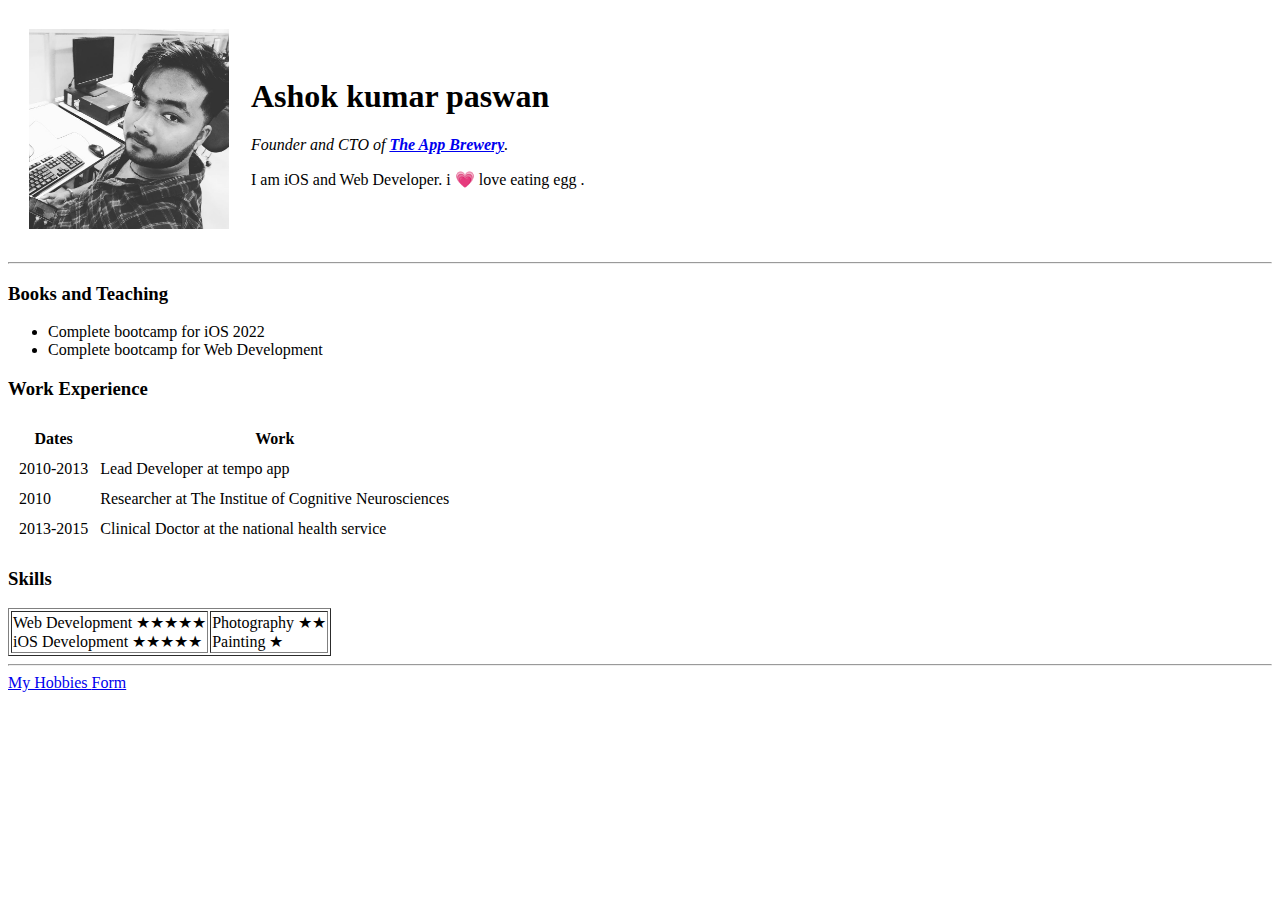
==== index.html @ 659d61e7 "Update index.html" ====
<!DOCTYPE html>
<html lang="en">

<head>
  <meta charset="UTF-8">
  <meta http-equiv="X-UA-Compatible" content="IE=edge">
  <meta name="viewport" content="width=device-width, initial-scale=1.0">
  <title>Document</title>
</head>

<body>
  <table cellspacing="20px">
    <tr>
      <td><img src="/ak.jpg" width="200px" alt="Ashok Paswan"></td>
      <td>
        <h1>Ashok kumar paswan</h1>
        <p><em>Founder and CTO of <strong><a href="www.">The App Brewery</a></strong>.</em></p>
        <p>I am iOS and Web Developer. i &#128151 love eating egg .</p>
      </td>
      <td>
    </tr>
  </table>



  <hr>
  <h3>Books and Teaching</h3>
  <ul>
    <li>Complete bootcamp for iOS 2022</li>
    <li>Complete bootcamp for Web Development</li>
  </ul>
  <h3>Work Experience</h3>
  <table cellspacing="10">
    <thead>
      <tr>
        <th>Dates</th>
        <th>Work</th>
      </tr>
    </thead>
    <tbody>
      <tr>
        <td>2010-2013</td>
        <td>Lead Developer at tempo app</td>
      </tr>
      <tr>
        <td>2010</td>
        <td>Researcher at The Institue of Cognitive Neurosciences</td>
      </tr>
      <tr>
        <td>2013-2015</td>
        <td>Clinical Doctor at the national health service</td>
      </tr>
    </tbody>
  </table>
  <h3>
    Skills
  </h3>
  <table border="1">
    <tr>
      <td>Web Development &#9733;&#9733;&#9733;&#9733;&#9733;<br>iOS Development &#9733;&#9733;&#9733;&#9733;&#9733;</td>
      <td>Photography &#9733;&#9733;<br>Painting    &#9733;</td>
    </tr>
  </table>

  <hr>
  <a href="hobbie.html">
    My Hobbies
  </a>
  <a href="form.html">Form</a>
</body>

</html>
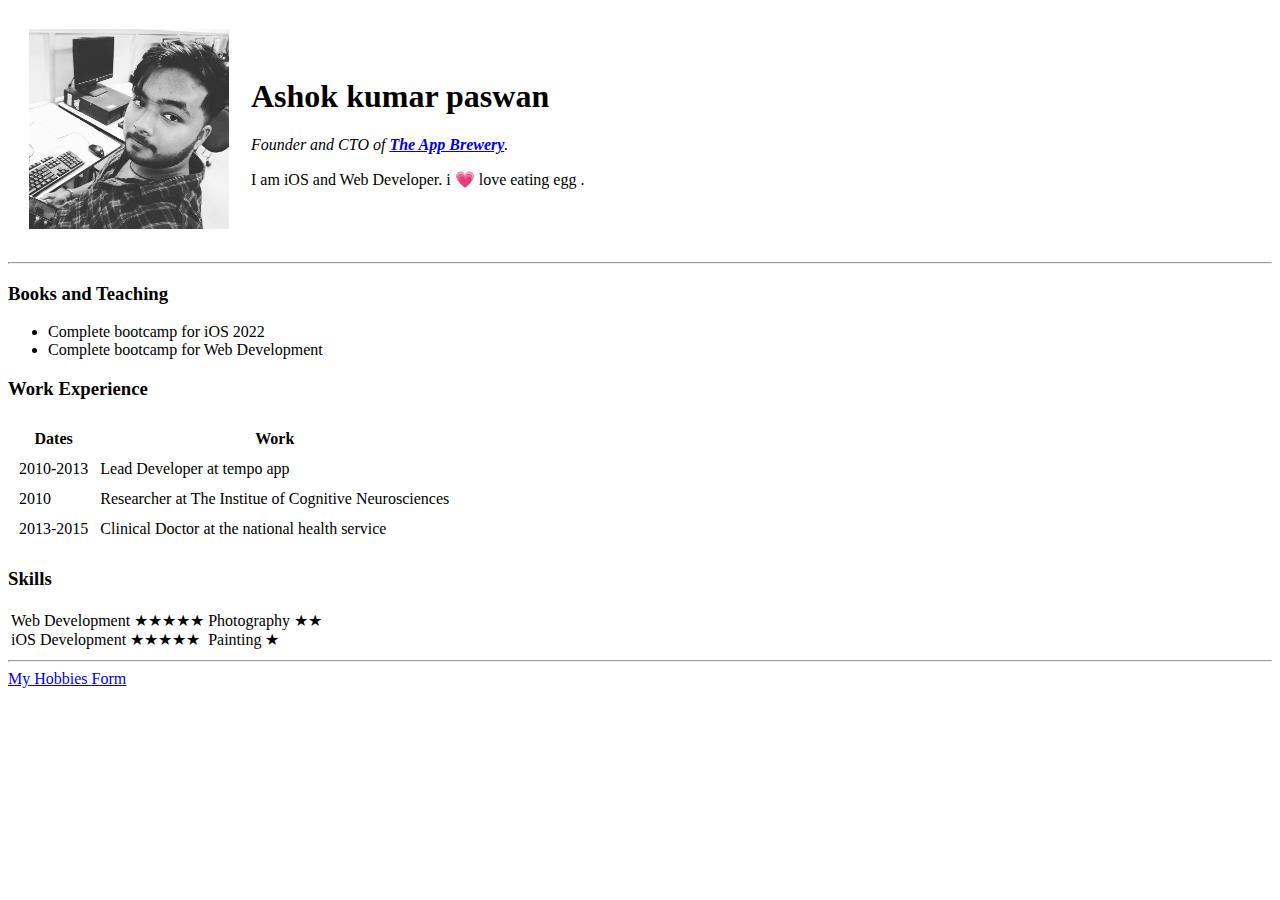
==== commit b3cf77e1: "Update index.html" ====
--- a/index.html
+++ b/index.html
@@ -55,7 +55,7 @@
   <h3>
     Skills
   </h3>
-  <table border="1">
+  <table>
     <tr>
       <td>Web Development &#9733;&#9733;&#9733;&#9733;&#9733;<br>iOS Development &#9733;&#9733;&#9733;&#9733;&#9733;</td>
       <td>Photography &#9733;&#9733;<br>Painting    &#9733;</td>
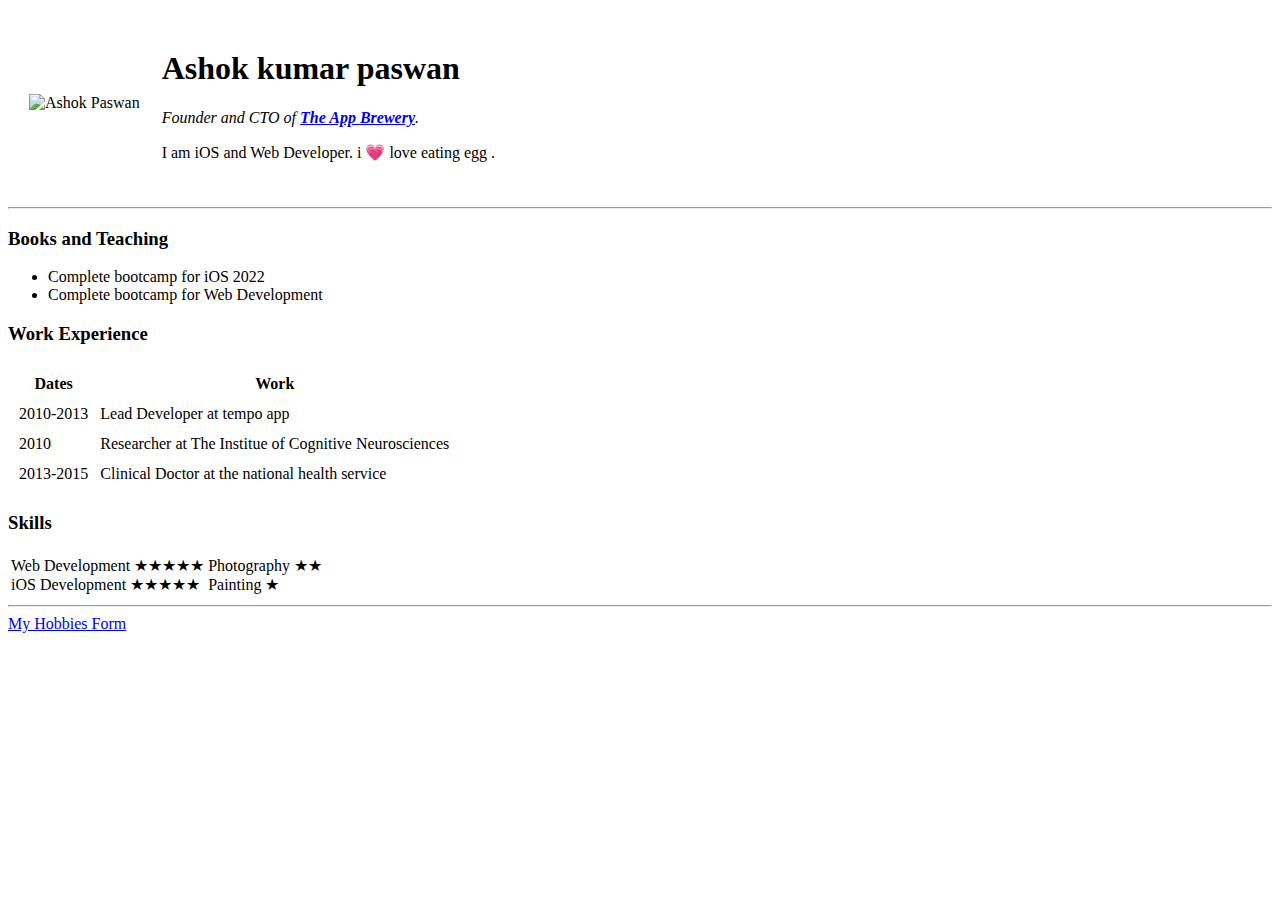
==== commit 822833e0: "Update index.html" ====
--- a/index.html
+++ b/index.html
@@ -11,7 +11,7 @@
 <body>
   <table cellspacing="20px">
     <tr>
-      <td><img src="/ak.jpg" width="200px" alt="Ashok Paswan"></td>
+      <td><img src="https://images.unsplash.com/photo-1503249023995-51b0f3778ccf?ixlib=rb-1.2.1&ixid=MnwxMjA3fDB8MHxwaG90by1wYWdlfHx8fGVufDB8fHx8&auto=format&fit=crop&w=360&q=80" width="200px" alt="Ashok Paswan"></td>
       <td>
         <h1>Ashok kumar paswan</h1>
         <p><em>Founder and CTO of <strong><a href="www.">The App Brewery</a></strong>.</em></p>
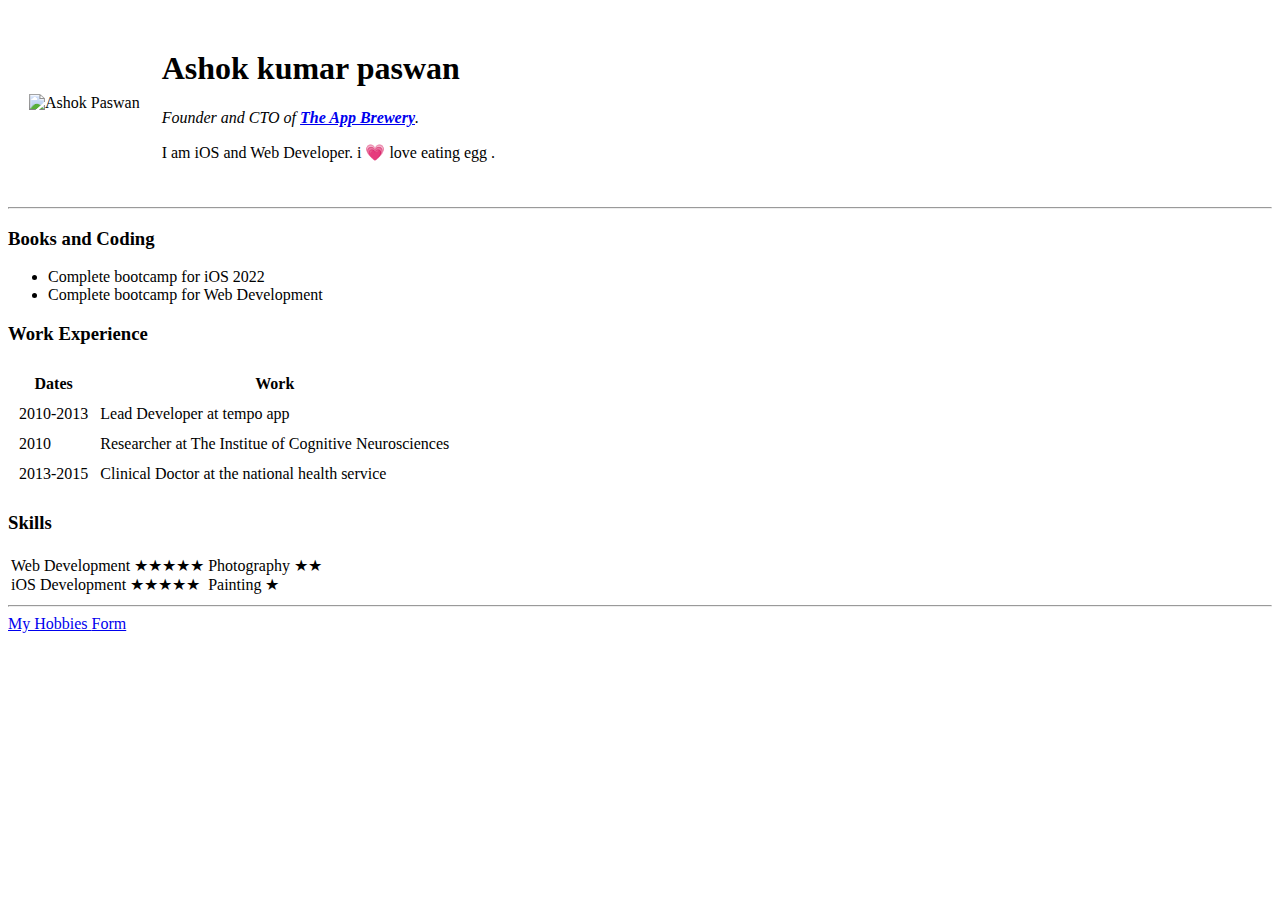
==== commit 521cd38f: "Update index.html" ====
--- a/index.html
+++ b/index.html
@@ -24,7 +24,7 @@
 
 
   <hr>
-  <h3>Books and Teaching</h3>
+  <h3>Books and Coding</h3>
   <ul>
     <li>Complete bootcamp for iOS 2022</li>
     <li>Complete bootcamp for Web Development</li>
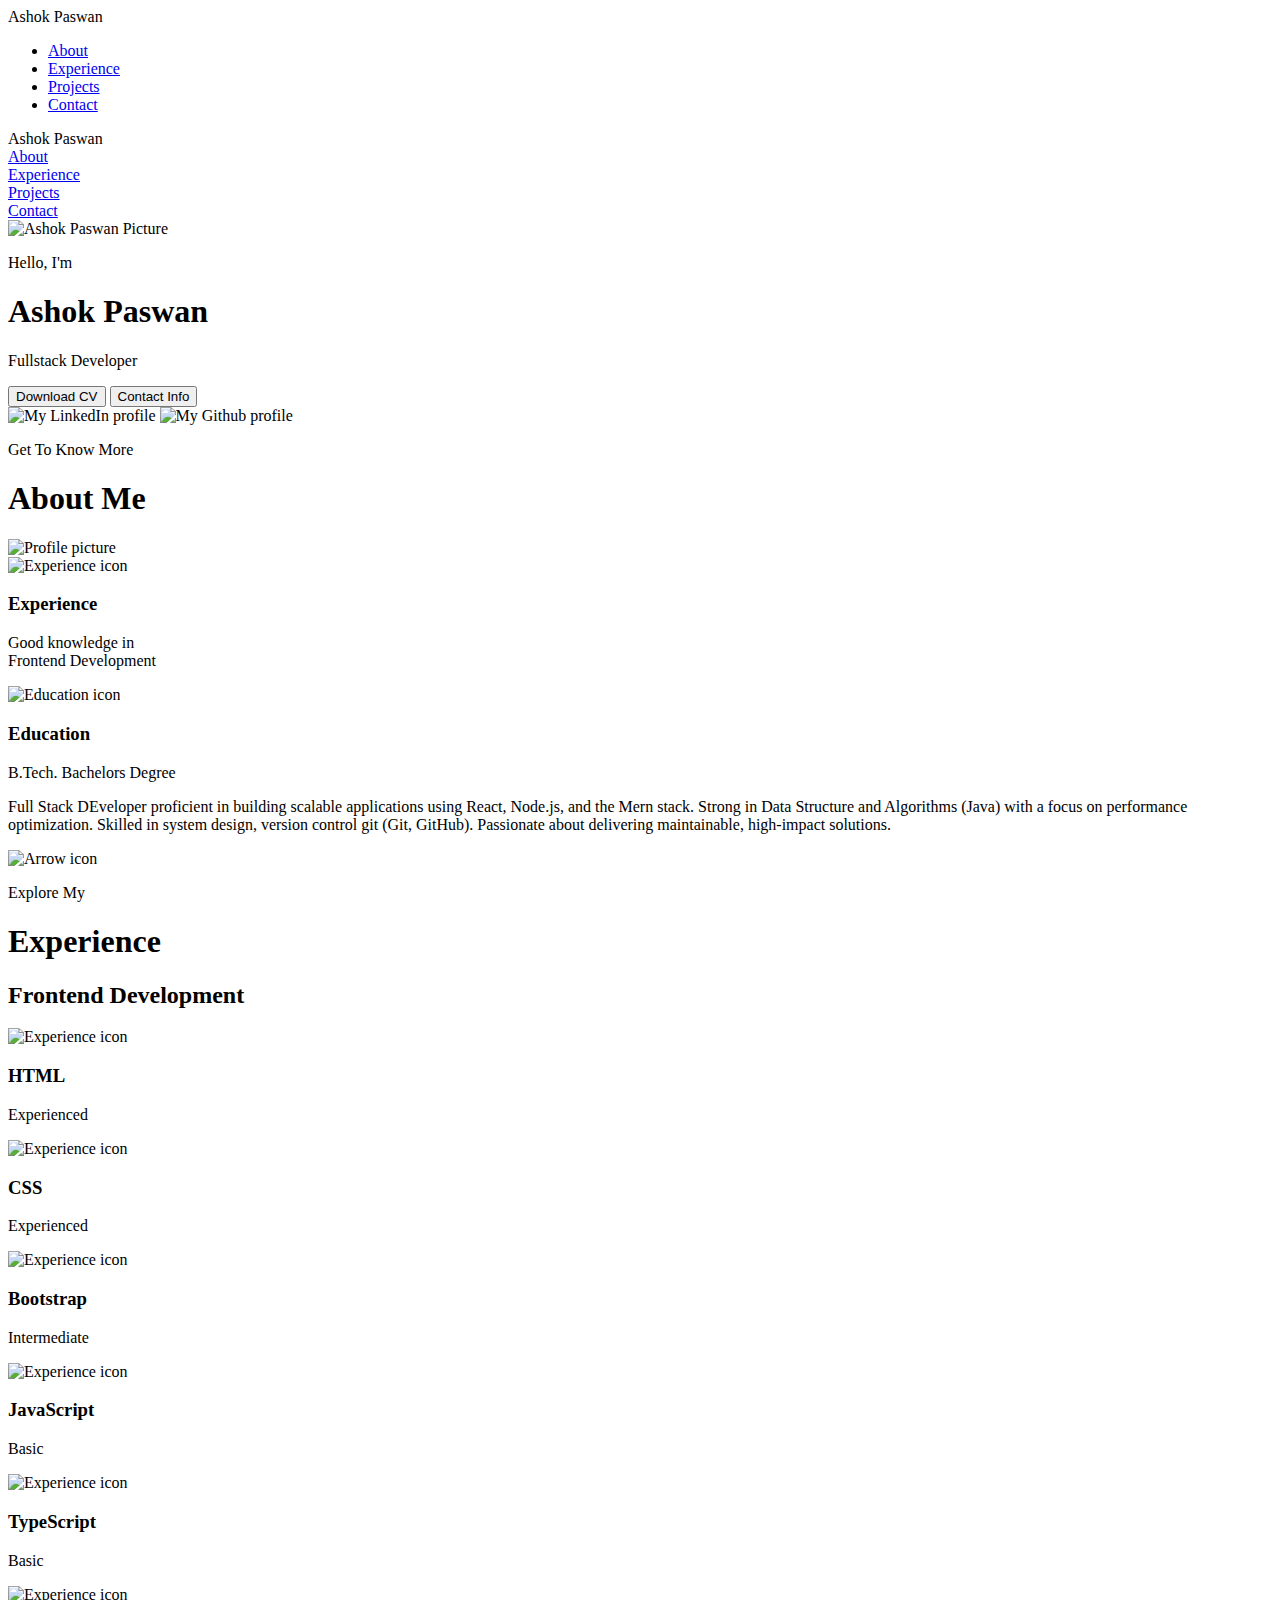
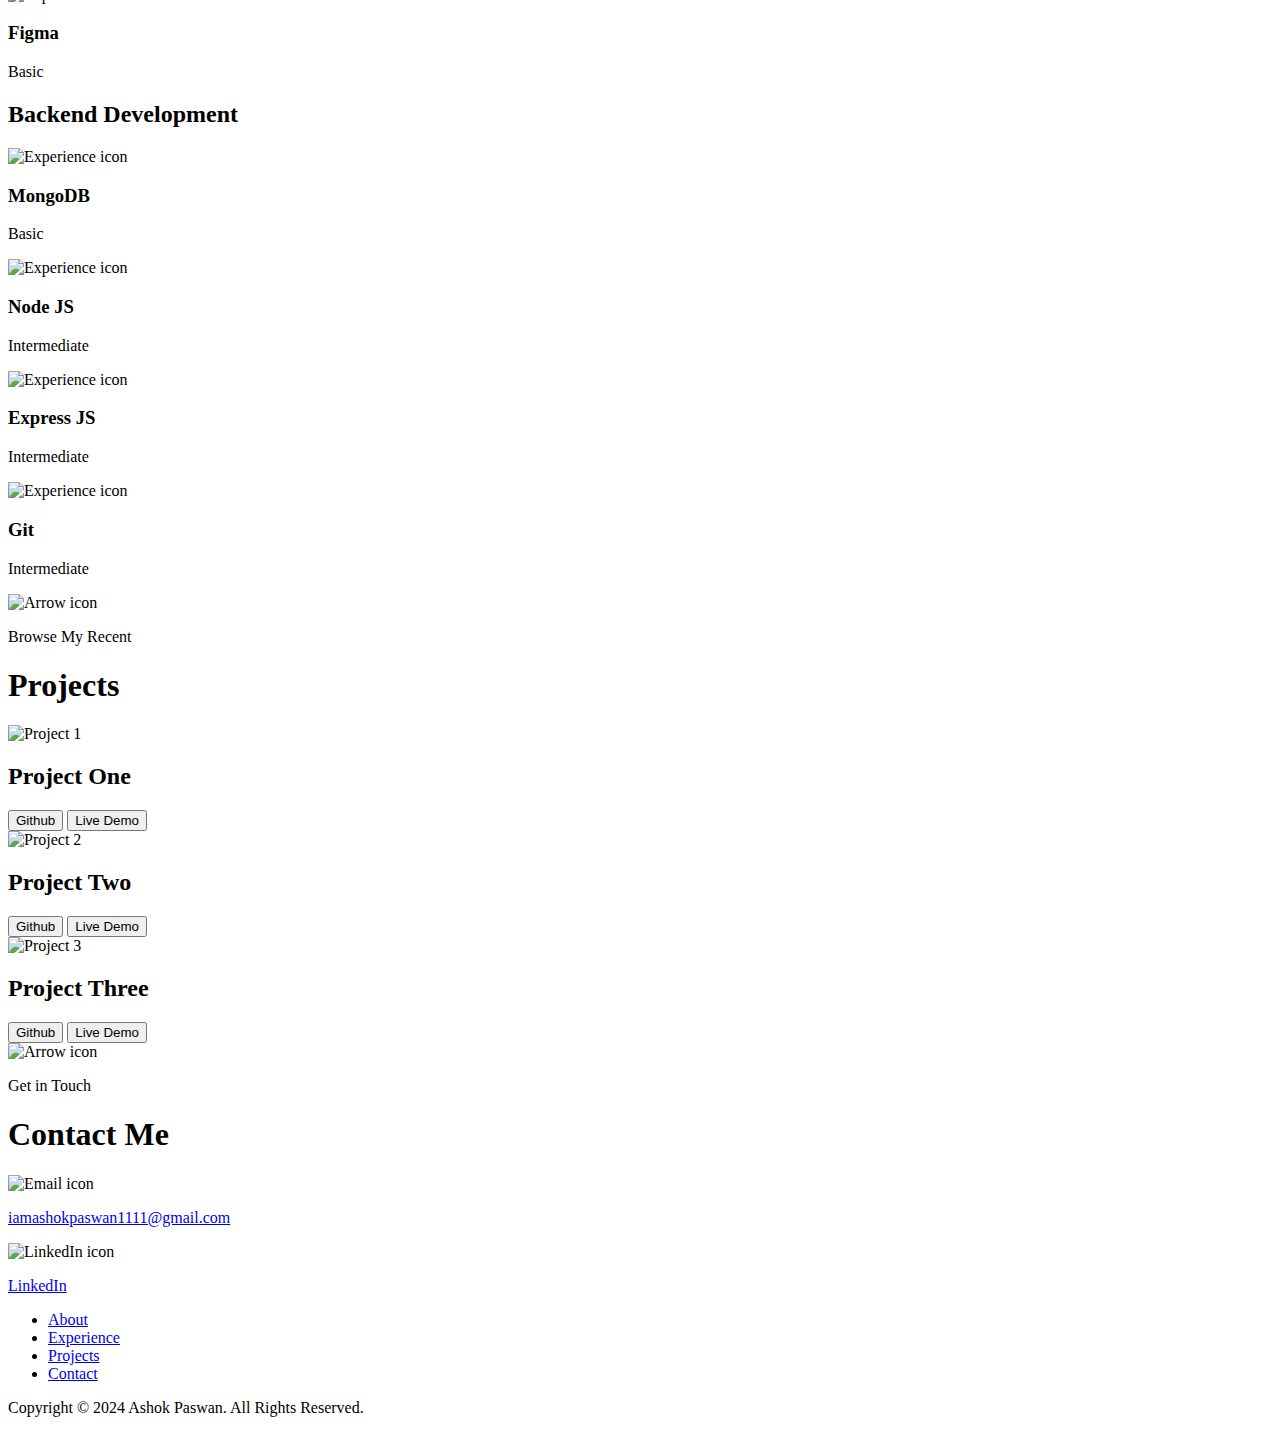
==== commit 6b554934: "Update index.html" ====
--- a/index.html
+++ b/index.html
@@ -1,72 +1,389 @@
 <!DOCTYPE html>
 <html lang="en">
-
-<head>
-  <meta charset="UTF-8">
-  <meta http-equiv="X-UA-Compatible" content="IE=edge">
-  <meta name="viewport" content="width=device-width, initial-scale=1.0">
-  <title>Document</title>
-</head>
-
-<body>
-  <table cellspacing="20px">
-    <tr>
-      <td><img src="https://images.unsplash.com/photo-1503249023995-51b0f3778ccf?ixlib=rb-1.2.1&ixid=MnwxMjA3fDB8MHxwaG90by1wYWdlfHx8fGVufDB8fHx8&auto=format&fit=crop&w=360&q=80" width="200px" alt="Ashok Paswan"></td>
-      <td>
-        <h1>Ashok kumar paswan</h1>
-        <p><em>Founder and CTO of <strong><a href="www.">The App Brewery</a></strong>.</em></p>
-        <p>I am iOS and Web Developer. i &#128151 love eating egg .</p>
-      </td>
-      <td>
-    </tr>
-  </table>
-
-
-
-  <hr>
-  <h3>Books and Coding</h3>
-  <ul>
-    <li>Complete bootcamp for iOS 2022</li>
-    <li>Complete bootcamp for Web Development</li>
-  </ul>
-  <h3>Work Experience</h3>
-  <table cellspacing="10">
-    <thead>
-      <tr>
-        <th>Dates</th>
-        <th>Work</th>
-      </tr>
-    </thead>
-    <tbody>
-      <tr>
-        <td>2010-2013</td>
-        <td>Lead Developer at tempo app</td>
-      </tr>
-      <tr>
-        <td>2010</td>
-        <td>Researcher at The Institue of Cognitive Neurosciences</td>
-      </tr>
-      <tr>
-        <td>2013-2015</td>
-        <td>Clinical Doctor at the national health service</td>
-      </tr>
-    </tbody>
-  </table>
-  <h3>
-    Skills
-  </h3>
-  <table>
-    <tr>
-      <td>Web Development &#9733;&#9733;&#9733;&#9733;&#9733;<br>iOS Development &#9733;&#9733;&#9733;&#9733;&#9733;</td>
-      <td>Photography &#9733;&#9733;<br>Painting    &#9733;</td>
-    </tr>
-  </table>
-
-  <hr>
-  <a href="hobbie.html">
-    My Hobbies
-  </a>
-  <a href="form.html">Form</a>
-</body>
-
+  <head>
+    <meta charset="UTF-8" />
+    <meta http-equiv="X-UA-Compatible" content="IE=edge" />
+    <meta name="viewport" content="width=device-width, initial-scale=1.0" />
+    <title>My Portfolio</title>
+    <link rel="stylesheet" href="style.css" />
+    <link rel="stylesheet" href="mediaqueries.css" />
+  </head>
+  <body>
+    <nav id="desktop-nav">
+      <div class="logo">Ashok Paswan</div>
+      <div>
+        <ul class="nav-links">
+          <li><a href="#about">About</a></li>
+          <li><a href="#experience">Experience</a></li>
+          <li><a href="#projects">Projects</a></li>
+          <li><a href="#contact">Contact</a></li>
+        </ul>
+      </div>
+    </nav>
+    <nav id="hamburger-nav">
+      <div class="logo">Ashok Paswan</div>
+      <div class="hamburger-menu">
+        <div class="hamburger-icon" onclick="toggleMenu()">
+          <span></span>
+          <span></span>
+          <span></span>
+        </div>
+        <div class="menu-links">
+          <li><a href="#about" onclick="toggleMenu()">About</a></li>
+          <li><a href="#experience" onclick="toggleMenu()">Experience</a></li>
+          <li><a href="#projects" onclick="toggleMenu()">Projects</a></li>
+          <li><a href="#contact" onclick="toggleMenu()">Contact</a></li>
+        </div>
+      </div>
+    </nav>
+    <section id="profile">
+      <div class="section__pic-container">
+        <img src="./profile-pic (2) - Copy.png" alt="Ashok Paswan Picture" />
+      </div>
+      <div class="section__text">
+        <p class="section__text__p1">Hello, I'm</p>
+        <h1 class="title">Ashok Paswan</h1>
+        <p class="section__text__p2">Fullstack Developer</p>
+        <div class="btn-container">
+          <button
+            class="btn btn-color-2"
+            onclick="window.open('./assets/Ashok3.pdf')"
+          >
+            Download CV
+          </button>
+          <button class="btn btn-color-1" onclick="location.href='./#contact'">
+            Contact Info
+          </button>
+        </div>
+        <div id="socials-container">
+          <img
+            src="./assets/linkedin.png"
+            alt="My LinkedIn profile"
+            class="icon"
+            onclick="location.href='https://www.linkedin.com/in/ashok-paswan-955b86258/'"
+          />
+          <img
+            src="./assets/github.png"
+            alt="My Github profile"
+            class="icon"
+            onclick="location.href='https://github.com/Ashokpaswann'"
+          />
+        </div>
+      </div>
+    </section>
+    <section id="about">
+      <p class="section__text__p1">Get To Know More</p>
+      <h1 class="title">About Me</h1>
+      <div class="section-container">
+        <div class="section__pic-container">
+          <img
+            src="./IMG-20190903-WA0004.jpg"
+            alt="Profile picture"
+            class="about-pic"
+          />
+        </div>
+        <div class="about-details-container">
+          <div class="about-containers">
+            <div class="details-container">
+              <img
+                src="./assets/experience.png"
+                alt="Experience icon"
+                class="icon"
+              />
+              <h3>Experience</h3>
+              <p>Good knowledge in <br />Frontend Development</p>
+            </div>
+            <div class="details-container">
+              <img
+                src="./assets/education.png"
+                alt="Education icon"
+                class="icon"
+              />
+              <h3>Education</h3>
+              <p>B.Tech. Bachelors Degree</p>
+            </div>
+          </div>
+          <div class="text-container">
+            <p>
+              Full Stack DEveloper proficient in building scalable applications
+              using React, Node.js, and the Mern stack. Strong in Data Structure
+              and Algorithms (Java) with a focus on performance optimization.
+              Skilled in system design, version control git (Git, GitHub).
+              Passionate about delivering maintainable, high-impact solutions.
+            </p>
+          </div>
+        </div>
+      </div>
+      <img
+        src="./assets/arrow.png"
+        alt="Arrow icon"
+        class="icon arrow"
+        onclick="location.href='./#experience'"
+      />
+    </section>
+    <section id="experience">
+      <p class="section__text__p1">Explore My</p>
+      <h1 class="title">Experience</h1>
+      <div class="experience-details-container">
+        <div class="about-containers">
+          <div class="details-container">
+            <h2 class="experience-sub-title">Frontend Development</h2>
+            <div class="article-container">
+              <article>
+                <img
+                  src="./assets/checkmark.png"
+                  alt="Experience icon"
+                  class="icon"
+                />
+                <div>
+                  <h3>HTML</h3>
+                  <p>Experienced</p>
+                </div>
+              </article>
+              <article>
+                <img
+                  src="./assets/checkmark.png"
+                  alt="Experience icon"
+                  class="icon"
+                />
+                <div>
+                  <h3>CSS</h3>
+                  <p>Experienced</p>
+                </div>
+              </article>
+              <article>
+                <img
+                  src="./assets/checkmark.png"
+                  alt="Experience icon"
+                  class="icon"
+                />
+                <div>
+                  <h3>Bootstrap</h3>
+                  <p>Intermediate</p>
+                </div>
+              </article>
+              <article>
+                <img
+                  src="./assets/checkmark.png"
+                  alt="Experience icon"
+                  class="icon"
+                />
+                <div>
+                  <h3>JavaScript</h3>
+                  <p>Basic</p>
+                </div>
+              </article>
+              <article>
+                <img
+                  src="./assets/checkmark.png"
+                  alt="Experience icon"
+                  class="icon"
+                />
+                <div>
+                  <h3>TypeScript</h3>
+                  <p>Basic</p>
+                </div>
+              </article>
+              <article>
+                <img
+                  src="./assets/checkmark.png"
+                  alt="Experience icon"
+                  class="icon"
+                />
+                <div>
+                  <h3>Figma</h3>
+                  <p>Basic</p>
+                </div>
+              </article>
+            </div>
+          </div>
+          <div class="details-container">
+            <h2 class="experience-sub-title">Backend Development</h2>
+            <div class="article-container">
+              <article>
+                <img
+                  src="./assets/checkmark.png"
+                  alt="Experience icon"
+                  class="icon"
+                />
+                <div>
+                  <h3>MongoDB</h3>
+                  <p>Basic</p>
+                </div>
+              </article>
+              <article>
+                <img
+                  src="./assets/checkmark.png"
+                  alt="Experience icon"
+                  class="icon"
+                />
+                <div>
+                  <h3>Node JS</h3>
+                  <p>Intermediate</p>
+                </div>
+              </article>
+              <article>
+                <img
+                  src="./assets/checkmark.png"
+                  alt="Experience icon"
+                  class="icon"
+                />
+                <div>
+                  <h3>Express JS</h3>
+                  <p>Intermediate</p>
+                </div>
+              </article>
+              <article>
+                <img
+                  src="./assets/checkmark.png"
+                  alt="Experience icon"
+                  class="icon"
+                />
+                <div>
+                  <h3>Git</h3>
+                  <p>Intermediate</p>
+                </div>
+              </article>
+            </div>
+          </div>
+        </div>
+      </div>
+      <img
+        src="./assets/arrow.png"
+        alt="Arrow icon"
+        class="icon arrow"
+        onclick="location.href='./#projects'"
+      />
+    </section>
+    <section id="projects">
+      <p class="section__text__p1">Browse My Recent</p>
+      <h1 class="title">Projects</h1>
+      <div class="experience-details-container">
+        <div class="about-containers">
+          <div class="details-container color-container">
+            <div class="article-container">
+              <img
+                src="./assets/project-1.png"
+                alt="Project 1"
+                class="project-img"
+              />
+            </div>
+            <h2 class="experience-sub-title project-title">Project One</h2>
+            <div class="btn-container">
+              <button
+                class="btn btn-color-2 project-btn"
+                onclick="location.href='https://github.com/'"
+              >
+                Github
+              </button>
+              <button
+                class="btn btn-color-2 project-btn"
+                onclick="location.href='https://github.com/'"
+              >
+                Live Demo
+              </button>
+            </div>
+          </div>
+          <div class="details-container color-container">
+            <div class="article-container">
+              <img
+                src="./assets/project-2.png"
+                alt="Project 2"
+                class="project-img"
+              />
+            </div>
+            <h2 class="experience-sub-title project-title">Project Two</h2>
+            <div class="btn-container">
+              <button
+                class="btn btn-color-2 project-btn"
+                onclick="location.href='https://github.com/'"
+              >
+                Github
+              </button>
+              <button
+                class="btn btn-color-2 project-btn"
+                onclick="location.href='https://github.com/'"
+              >
+                Live Demo
+              </button>
+            </div>
+          </div>
+          <div class="details-container color-container">
+            <div class="article-container">
+              <img
+                src="./assets/project-3.png"
+                alt="Project 3"
+                class="project-img"
+              />
+            </div>
+            <h2 class="experience-sub-title project-title">Project Three</h2>
+            <div class="btn-container">
+              <button
+                class="btn btn-color-2 project-btn"
+                onclick="location.href='https://github.com/'"
+              >
+                Github
+              </button>
+              <button
+                class="btn btn-color-2 project-btn"
+                onclick="location.href='https://github.com/'"
+              >
+                Live Demo
+              </button>
+            </div>
+          </div>
+        </div>
+      </div>
+      <img
+        src="./assets/arrow.png"
+        alt="Arrow icon"
+        class="icon arrow"
+        onclick="location.href='./#contact'"
+      />
+    </section>
+    <section id="contact">
+      <p class="section__text__p1">Get in Touch</p>
+      <h1 class="title">Contact Me</h1>
+      <div class="contact-info-upper-container">
+        <div class="contact-info-container">
+          <img
+            src="./assets/email.png"
+            alt="Email icon"
+            class="icon contact-icon email-icon"
+          />
+          <p>
+            <a href="mailto:examplemail@gmail.com"
+              >iamashokpaswan1111@gmail.com</a
+            >
+          </p>
+        </div>
+        <div class="contact-info-container">
+          <img
+            src="./assets/linkedin.png"
+            alt="LinkedIn icon"
+            class="icon contact-icon"
+          />
+          <p>
+            <a href="https://www.linkedin.com/in/ashok-paswan-955b86258/"
+              >LinkedIn</a
+            >
+          </p>
+        </div>
+      </div>
+    </section>
+    <footer>
+      <nav>
+        <div class="nav-links-container">
+          <ul class="nav-links">
+            <li><a href="#about">About</a></li>
+            <li><a href="#experience">Experience</a></li>
+            <li><a href="#projects">Projects</a></li>
+            <li><a href="#contact">Contact</a></li>
+          </ul>
+        </div>
+      </nav>
+      <p>Copyright &#169; 2024 Ashok Paswan. All Rights Reserved.</p>
+    </footer>
+    <script src="script.js"></script>
+  </body>
 </html>
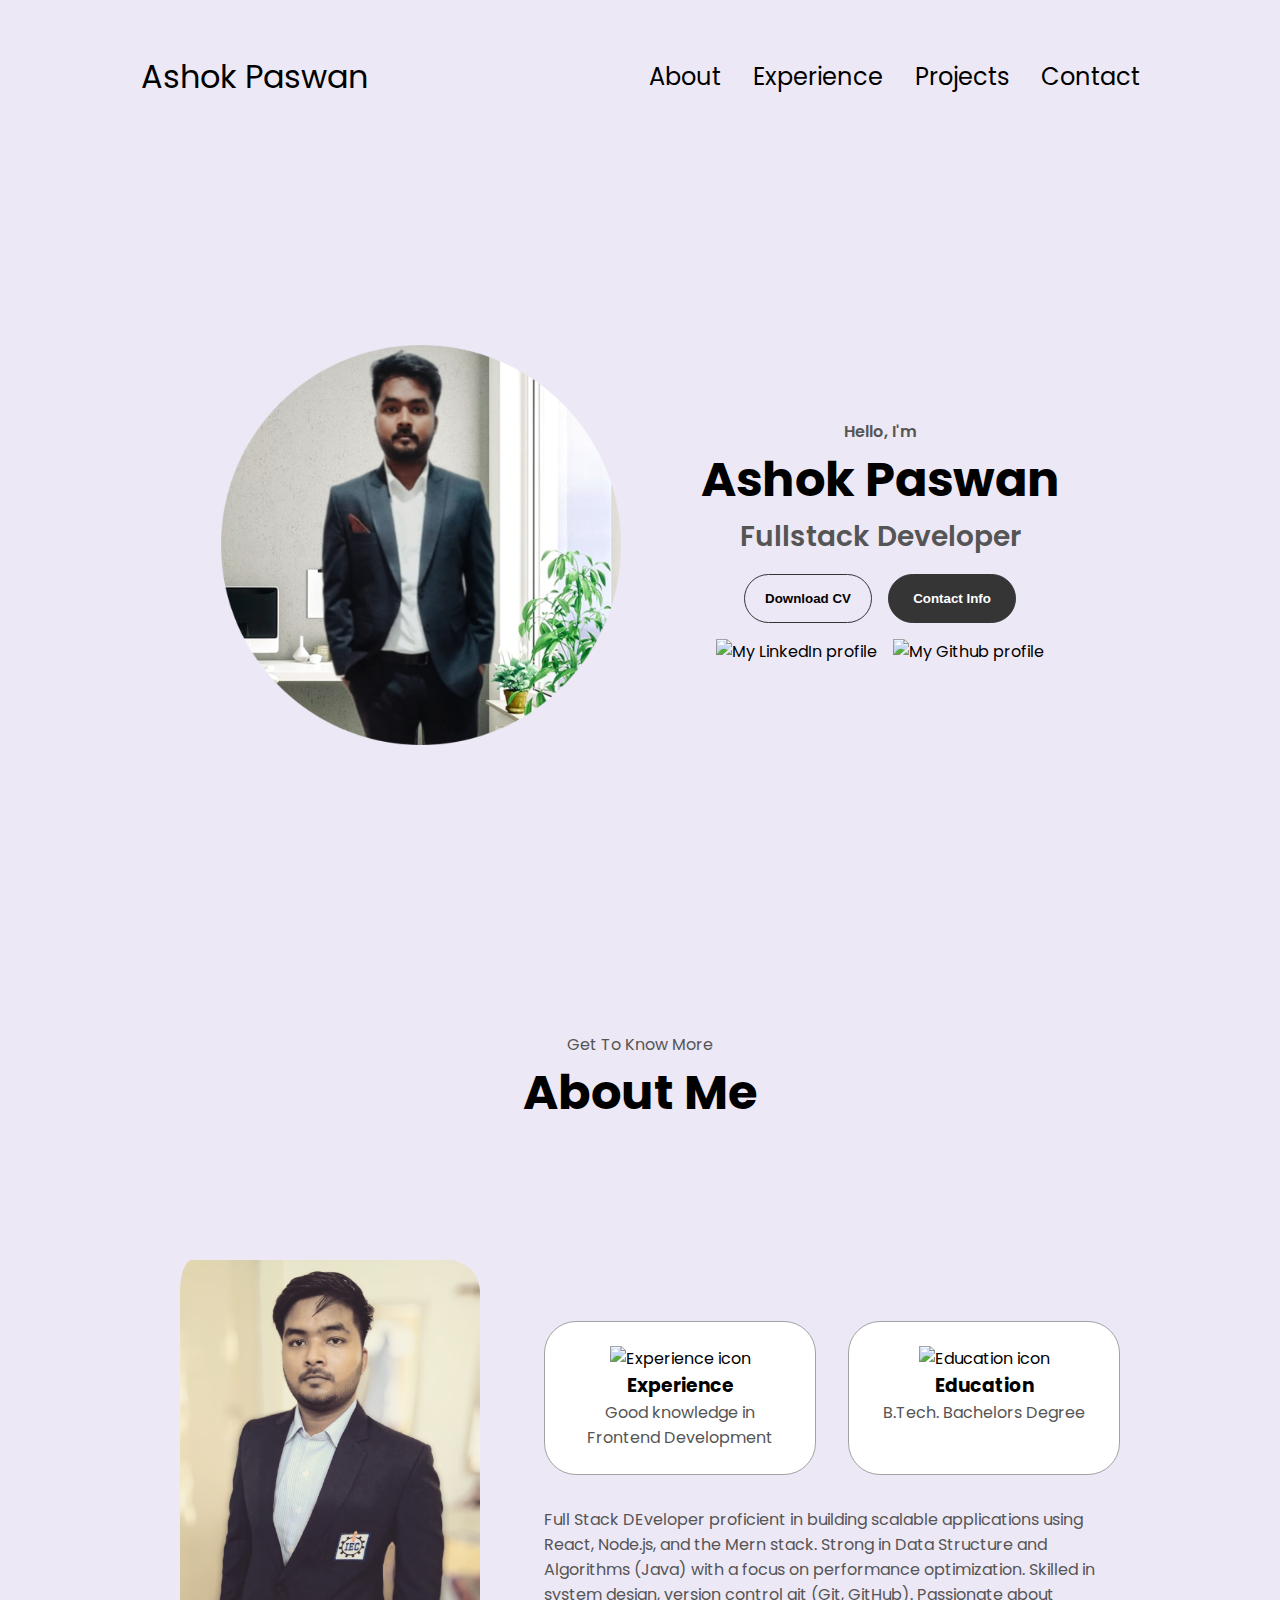
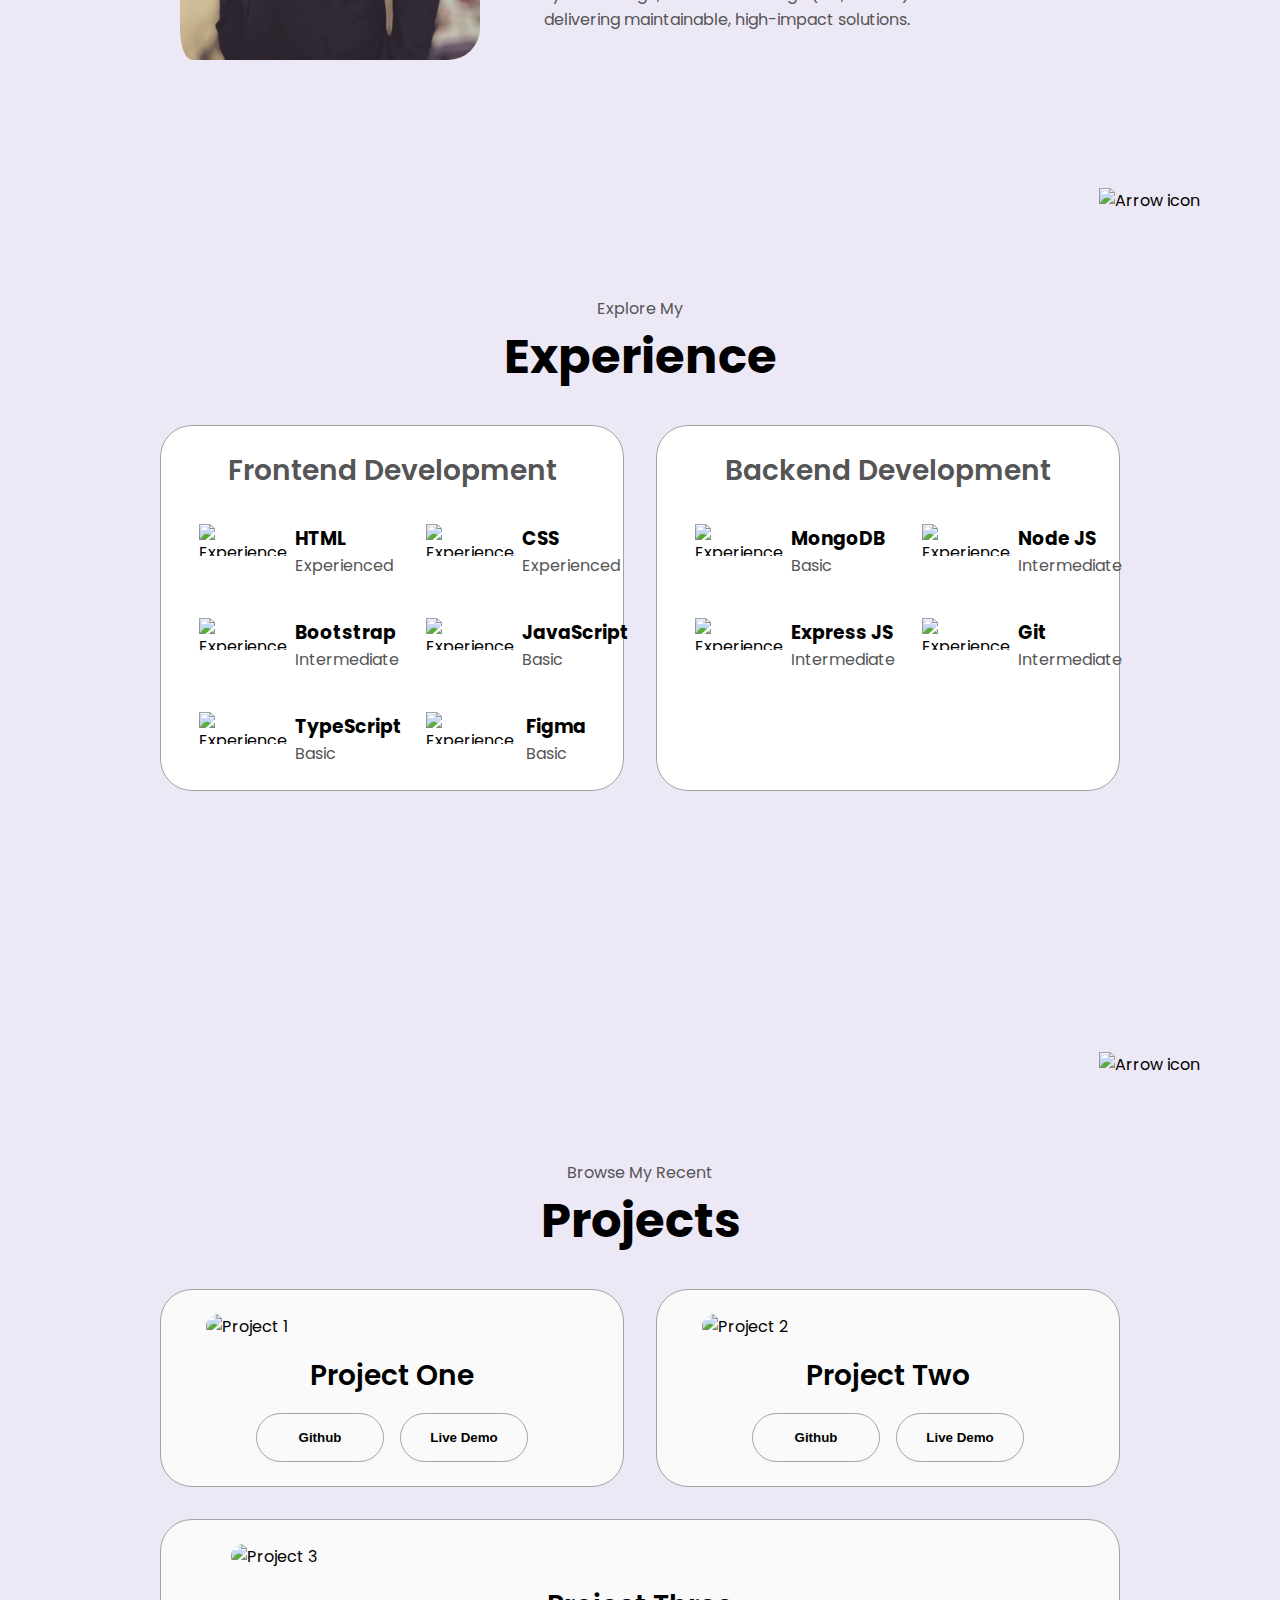
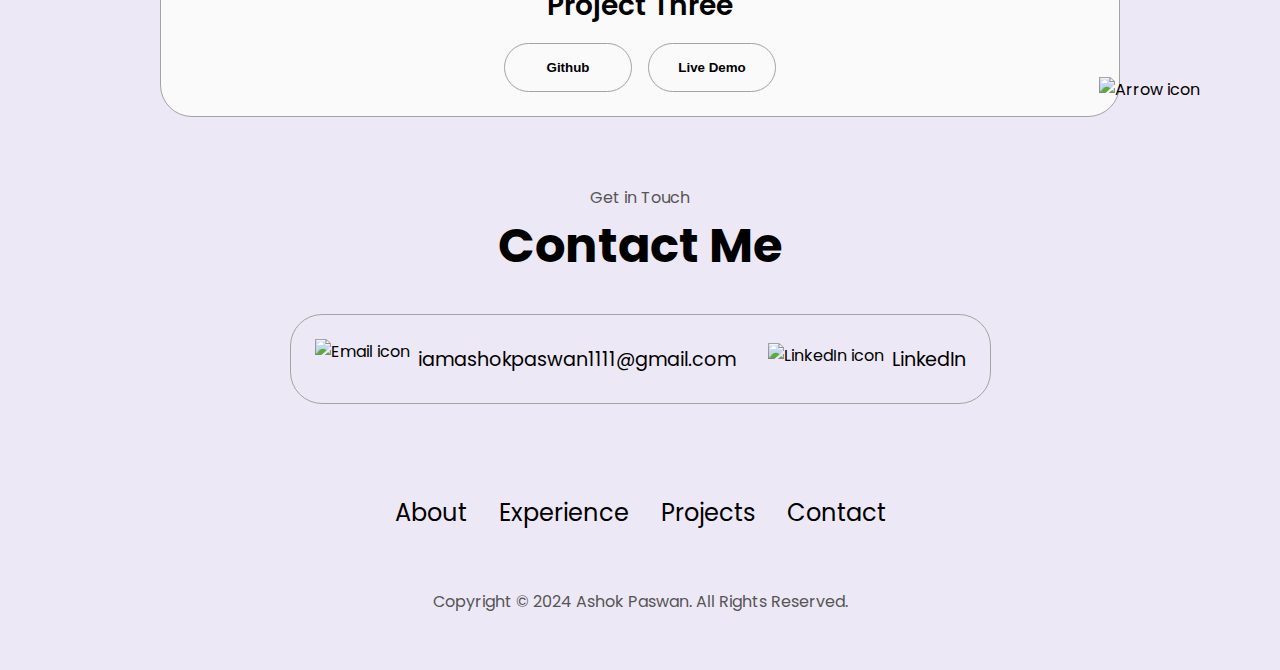
==== commit ef3b0093: "Add files via upload" ====
--- a/index.html
+++ b/index.html
@@ -1,389 +1,389 @@
-<!DOCTYPE html>
-<html lang="en">
-  <head>
-    <meta charset="UTF-8" />
-    <meta http-equiv="X-UA-Compatible" content="IE=edge" />
-    <meta name="viewport" content="width=device-width, initial-scale=1.0" />
-    <title>My Portfolio</title>
-    <link rel="stylesheet" href="style.css" />
-    <link rel="stylesheet" href="mediaqueries.css" />
-  </head>
-  <body>
-    <nav id="desktop-nav">
-      <div class="logo">Ashok Paswan</div>
-      <div>
-        <ul class="nav-links">
-          <li><a href="#about">About</a></li>
-          <li><a href="#experience">Experience</a></li>
-          <li><a href="#projects">Projects</a></li>
-          <li><a href="#contact">Contact</a></li>
-        </ul>
-      </div>
-    </nav>
-    <nav id="hamburger-nav">
-      <div class="logo">Ashok Paswan</div>
-      <div class="hamburger-menu">
-        <div class="hamburger-icon" onclick="toggleMenu()">
-          <span></span>
-          <span></span>
-          <span></span>
-        </div>
-        <div class="menu-links">
-          <li><a href="#about" onclick="toggleMenu()">About</a></li>
-          <li><a href="#experience" onclick="toggleMenu()">Experience</a></li>
-          <li><a href="#projects" onclick="toggleMenu()">Projects</a></li>
-          <li><a href="#contact" onclick="toggleMenu()">Contact</a></li>
-        </div>
-      </div>
-    </nav>
-    <section id="profile">
-      <div class="section__pic-container">
-        <img src="./profile-pic (2) - Copy.png" alt="Ashok Paswan Picture" />
-      </div>
-      <div class="section__text">
-        <p class="section__text__p1">Hello, I'm</p>
-        <h1 class="title">Ashok Paswan</h1>
-        <p class="section__text__p2">Fullstack Developer</p>
-        <div class="btn-container">
-          <button
-            class="btn btn-color-2"
-            onclick="window.open('./assets/Ashok3.pdf')"
-          >
-            Download CV
-          </button>
-          <button class="btn btn-color-1" onclick="location.href='./#contact'">
-            Contact Info
-          </button>
-        </div>
-        <div id="socials-container">
-          <img
-            src="./assets/linkedin.png"
-            alt="My LinkedIn profile"
-            class="icon"
-            onclick="location.href='https://www.linkedin.com/in/ashok-paswan-955b86258/'"
-          />
-          <img
-            src="./assets/github.png"
-            alt="My Github profile"
-            class="icon"
-            onclick="location.href='https://github.com/Ashokpaswann'"
-          />
-        </div>
-      </div>
-    </section>
-    <section id="about">
-      <p class="section__text__p1">Get To Know More</p>
-      <h1 class="title">About Me</h1>
-      <div class="section-container">
-        <div class="section__pic-container">
-          <img
-            src="./IMG-20190903-WA0004.jpg"
-            alt="Profile picture"
-            class="about-pic"
-          />
-        </div>
-        <div class="about-details-container">
-          <div class="about-containers">
-            <div class="details-container">
-              <img
-                src="./assets/experience.png"
-                alt="Experience icon"
-                class="icon"
-              />
-              <h3>Experience</h3>
-              <p>Good knowledge in <br />Frontend Development</p>
-            </div>
-            <div class="details-container">
-              <img
-                src="./assets/education.png"
-                alt="Education icon"
-                class="icon"
-              />
-              <h3>Education</h3>
-              <p>B.Tech. Bachelors Degree</p>
-            </div>
-          </div>
-          <div class="text-container">
-            <p>
-              Full Stack DEveloper proficient in building scalable applications
-              using React, Node.js, and the Mern stack. Strong in Data Structure
-              and Algorithms (Java) with a focus on performance optimization.
-              Skilled in system design, version control git (Git, GitHub).
-              Passionate about delivering maintainable, high-impact solutions.
-            </p>
-          </div>
-        </div>
-      </div>
-      <img
-        src="./assets/arrow.png"
-        alt="Arrow icon"
-        class="icon arrow"
-        onclick="location.href='./#experience'"
-      />
-    </section>
-    <section id="experience">
-      <p class="section__text__p1">Explore My</p>
-      <h1 class="title">Experience</h1>
-      <div class="experience-details-container">
-        <div class="about-containers">
-          <div class="details-container">
-            <h2 class="experience-sub-title">Frontend Development</h2>
-            <div class="article-container">
-              <article>
-                <img
-                  src="./assets/checkmark.png"
-                  alt="Experience icon"
-                  class="icon"
-                />
-                <div>
-                  <h3>HTML</h3>
-                  <p>Experienced</p>
-                </div>
-              </article>
-              <article>
-                <img
-                  src="./assets/checkmark.png"
-                  alt="Experience icon"
-                  class="icon"
-                />
-                <div>
-                  <h3>CSS</h3>
-                  <p>Experienced</p>
-                </div>
-              </article>
-              <article>
-                <img
-                  src="./assets/checkmark.png"
-                  alt="Experience icon"
-                  class="icon"
-                />
-                <div>
-                  <h3>Bootstrap</h3>
-                  <p>Intermediate</p>
-                </div>
-              </article>
-              <article>
-                <img
-                  src="./assets/checkmark.png"
-                  alt="Experience icon"
-                  class="icon"
-                />
-                <div>
-                  <h3>JavaScript</h3>
-                  <p>Basic</p>
-                </div>
-              </article>
-              <article>
-                <img
-                  src="./assets/checkmark.png"
-                  alt="Experience icon"
-                  class="icon"
-                />
-                <div>
-                  <h3>TypeScript</h3>
-                  <p>Basic</p>
-                </div>
-              </article>
-              <article>
-                <img
-                  src="./assets/checkmark.png"
-                  alt="Experience icon"
-                  class="icon"
-                />
-                <div>
-                  <h3>Figma</h3>
-                  <p>Basic</p>
-                </div>
-              </article>
-            </div>
-          </div>
-          <div class="details-container">
-            <h2 class="experience-sub-title">Backend Development</h2>
-            <div class="article-container">
-              <article>
-                <img
-                  src="./assets/checkmark.png"
-                  alt="Experience icon"
-                  class="icon"
-                />
-                <div>
-                  <h3>MongoDB</h3>
-                  <p>Basic</p>
-                </div>
-              </article>
-              <article>
-                <img
-                  src="./assets/checkmark.png"
-                  alt="Experience icon"
-                  class="icon"
-                />
-                <div>
-                  <h3>Node JS</h3>
-                  <p>Intermediate</p>
-                </div>
-              </article>
-              <article>
-                <img
-                  src="./assets/checkmark.png"
-                  alt="Experience icon"
-                  class="icon"
-                />
-                <div>
-                  <h3>Express JS</h3>
-                  <p>Intermediate</p>
-                </div>
-              </article>
-              <article>
-                <img
-                  src="./assets/checkmark.png"
-                  alt="Experience icon"
-                  class="icon"
-                />
-                <div>
-                  <h3>Git</h3>
-                  <p>Intermediate</p>
-                </div>
-              </article>
-            </div>
-          </div>
-        </div>
-      </div>
-      <img
-        src="./assets/arrow.png"
-        alt="Arrow icon"
-        class="icon arrow"
-        onclick="location.href='./#projects'"
-      />
-    </section>
-    <section id="projects">
-      <p class="section__text__p1">Browse My Recent</p>
-      <h1 class="title">Projects</h1>
-      <div class="experience-details-container">
-        <div class="about-containers">
-          <div class="details-container color-container">
-            <div class="article-container">
-              <img
-                src="./assets/project-1.png"
-                alt="Project 1"
-                class="project-img"
-              />
-            </div>
-            <h2 class="experience-sub-title project-title">Project One</h2>
-            <div class="btn-container">
-              <button
-                class="btn btn-color-2 project-btn"
-                onclick="location.href='https://github.com/'"
-              >
-                Github
-              </button>
-              <button
-                class="btn btn-color-2 project-btn"
-                onclick="location.href='https://github.com/'"
-              >
-                Live Demo
-              </button>
-            </div>
-          </div>
-          <div class="details-container color-container">
-            <div class="article-container">
-              <img
-                src="./assets/project-2.png"
-                alt="Project 2"
-                class="project-img"
-              />
-            </div>
-            <h2 class="experience-sub-title project-title">Project Two</h2>
-            <div class="btn-container">
-              <button
-                class="btn btn-color-2 project-btn"
-                onclick="location.href='https://github.com/'"
-              >
-                Github
-              </button>
-              <button
-                class="btn btn-color-2 project-btn"
-                onclick="location.href='https://github.com/'"
-              >
-                Live Demo
-              </button>
-            </div>
-          </div>
-          <div class="details-container color-container">
-            <div class="article-container">
-              <img
-                src="./assets/project-3.png"
-                alt="Project 3"
-                class="project-img"
-              />
-            </div>
-            <h2 class="experience-sub-title project-title">Project Three</h2>
-            <div class="btn-container">
-              <button
-                class="btn btn-color-2 project-btn"
-                onclick="location.href='https://github.com/'"
-              >
-                Github
-              </button>
-              <button
-                class="btn btn-color-2 project-btn"
-                onclick="location.href='https://github.com/'"
-              >
-                Live Demo
-              </button>
-            </div>
-          </div>
-        </div>
-      </div>
-      <img
-        src="./assets/arrow.png"
-        alt="Arrow icon"
-        class="icon arrow"
-        onclick="location.href='./#contact'"
-      />
-    </section>
-    <section id="contact">
-      <p class="section__text__p1">Get in Touch</p>
-      <h1 class="title">Contact Me</h1>
-      <div class="contact-info-upper-container">
-        <div class="contact-info-container">
-          <img
-            src="./assets/email.png"
-            alt="Email icon"
-            class="icon contact-icon email-icon"
-          />
-          <p>
-            <a href="mailto:examplemail@gmail.com"
-              >iamashokpaswan1111@gmail.com</a
-            >
-          </p>
-        </div>
-        <div class="contact-info-container">
-          <img
-            src="./assets/linkedin.png"
-            alt="LinkedIn icon"
-            class="icon contact-icon"
-          />
-          <p>
-            <a href="https://www.linkedin.com/in/ashok-paswan-955b86258/"
-              >LinkedIn</a
-            >
-          </p>
-        </div>
-      </div>
-    </section>
-    <footer>
-      <nav>
-        <div class="nav-links-container">
-          <ul class="nav-links">
-            <li><a href="#about">About</a></li>
-            <li><a href="#experience">Experience</a></li>
-            <li><a href="#projects">Projects</a></li>
-            <li><a href="#contact">Contact</a></li>
-          </ul>
-        </div>
-      </nav>
-      <p>Copyright &#169; 2024 Ashok Paswan. All Rights Reserved.</p>
-    </footer>
-    <script src="script.js"></script>
-  </body>
-</html>
+<!DOCTYPE html>
+<html lang="en">
+  <head>
+    <meta charset="UTF-8" />
+    <meta http-equiv="X-UA-Compatible" content="IE=edge" />
+    <meta name="viewport" content="width=device-width, initial-scale=1.0" />
+    <title>My Portfolio</title>
+    <link rel="stylesheet" href="style.css" />
+    <link rel="stylesheet" href="mediaqueries.css" />
+  </head>
+  <body>
+    <nav id="desktop-nav">
+      <div class="logo">Ashok Paswan</div>
+      <div>
+        <ul class="nav-links">
+          <li><a href="#about">About</a></li>
+          <li><a href="#experience">Experience</a></li>
+          <li><a href="#projects">Projects</a></li>
+          <li><a href="#contact">Contact</a></li>
+        </ul>
+      </div>
+    </nav>
+    <nav id="hamburger-nav">
+      <div class="logo">Ashok Paswan</div>
+      <div class="hamburger-menu">
+        <div class="hamburger-icon" onclick="toggleMenu()">
+          <span></span>
+          <span></span>
+          <span></span>
+        </div>
+        <div class="menu-links">
+          <li><a href="#about" onclick="toggleMenu()">About</a></li>
+          <li><a href="#experience" onclick="toggleMenu()">Experience</a></li>
+          <li><a href="#projects" onclick="toggleMenu()">Projects</a></li>
+          <li><a href="#contact" onclick="toggleMenu()">Contact</a></li>
+        </div>
+      </div>
+    </nav>
+    <section id="profile">
+      <div class="section__pic-container">
+        <img src="./profile-pic (2) - Copy.png" alt="Ashok Paswan Picture" />
+      </div>
+      <div class="section__text">
+        <p class="section__text__p1">Hello, I'm</p>
+        <h1 class="title">Ashok Paswan</h1>
+        <p class="section__text__p2">Fullstack Developer</p>
+        <div class="btn-container">
+          <button
+            class="btn btn-color-2"
+            onclick="window.open('./assets/Ashok3.pdf')"
+          >
+            Download CV
+          </button>
+          <button class="btn btn-color-1" onclick="location.href='./#contact'">
+            Contact Info
+          </button>
+        </div>
+        <div id="socials-container">
+          <img
+            src="./assets/linkedin.png"
+            alt="My LinkedIn profile"
+            class="icon"
+            onclick="location.href='https://www.linkedin.com/in/ashok-paswan-955b86258/'"
+          />
+          <img
+            src="./assets/github.png"
+            alt="My Github profile"
+            class="icon"
+            onclick="location.href='https://github.com/Ashokpaswann'"
+          />
+        </div>
+      </div>
+    </section>
+    <section id="about">
+      <p class="section__text__p1">Get To Know More</p>
+      <h1 class="title">About Me</h1>
+      <div class="section-container">
+        <div class="section__pic-container">
+          <img
+            src="./IMG-20190903-WA0004.jpg"
+            alt="Profile picture"
+            class="about-pic"
+          />
+        </div>
+        <div class="about-details-container">
+          <div class="about-containers">
+            <div class="details-container">
+              <img
+                src="./assets/experience.png"
+                alt="Experience icon"
+                class="icon"
+              />
+              <h3>Experience</h3>
+              <p>Good knowledge in <br />Frontend Development</p>
+            </div>
+            <div class="details-container">
+              <img
+                src="./assets/education.png"
+                alt="Education icon"
+                class="icon"
+              />
+              <h3>Education</h3>
+              <p>B.Tech. Bachelors Degree</p>
+            </div>
+          </div>
+          <div class="text-container">
+            <p>
+              Full Stack DEveloper proficient in building scalable applications
+              using React, Node.js, and the Mern stack. Strong in Data Structure
+              and Algorithms (Java) with a focus on performance optimization.
+              Skilled in system design, version control git (Git, GitHub).
+              Passionate about delivering maintainable, high-impact solutions.
+            </p>
+          </div>
+        </div>
+      </div>
+      <img
+        src="./assets/arrow.png"
+        alt="Arrow icon"
+        class="icon arrow"
+        onclick="location.href='./#experience'"
+      />
+    </section>
+    <section id="experience">
+      <p class="section__text__p1">Explore My</p>
+      <h1 class="title">Experience</h1>
+      <div class="experience-details-container">
+        <div class="about-containers">
+          <div class="details-container">
+            <h2 class="experience-sub-title">Frontend Development</h2>
+            <div class="article-container">
+              <article>
+                <img
+                  src="./assets/checkmark.png"
+                  alt="Experience icon"
+                  class="icon"
+                />
+                <div>
+                  <h3>HTML</h3>
+                  <p>Experienced</p>
+                </div>
+              </article>
+              <article>
+                <img
+                  src="./assets/checkmark.png"
+                  alt="Experience icon"
+                  class="icon"
+                />
+                <div>
+                  <h3>CSS</h3>
+                  <p>Experienced</p>
+                </div>
+              </article>
+              <article>
+                <img
+                  src="./assets/checkmark.png"
+                  alt="Experience icon"
+                  class="icon"
+                />
+                <div>
+                  <h3>Bootstrap</h3>
+                  <p>Intermediate</p>
+                </div>
+              </article>
+              <article>
+                <img
+                  src="./assets/checkmark.png"
+                  alt="Experience icon"
+                  class="icon"
+                />
+                <div>
+                  <h3>JavaScript</h3>
+                  <p>Basic</p>
+                </div>
+              </article>
+              <article>
+                <img
+                  src="./assets/checkmark.png"
+                  alt="Experience icon"
+                  class="icon"
+                />
+                <div>
+                  <h3>TypeScript</h3>
+                  <p>Basic</p>
+                </div>
+              </article>
+              <article>
+                <img
+                  src="./assets/checkmark.png"
+                  alt="Experience icon"
+                  class="icon"
+                />
+                <div>
+                  <h3>Figma</h3>
+                  <p>Basic</p>
+                </div>
+              </article>
+            </div>
+          </div>
+          <div class="details-container">
+            <h2 class="experience-sub-title">Backend Development</h2>
+            <div class="article-container">
+              <article>
+                <img
+                  src="./assets/checkmark.png"
+                  alt="Experience icon"
+                  class="icon"
+                />
+                <div>
+                  <h3>MongoDB</h3>
+                  <p>Basic</p>
+                </div>
+              </article>
+              <article>
+                <img
+                  src="./assets/checkmark.png"
+                  alt="Experience icon"
+                  class="icon"
+                />
+                <div>
+                  <h3>Node JS</h3>
+                  <p>Intermediate</p>
+                </div>
+              </article>
+              <article>
+                <img
+                  src="./assets/checkmark.png"
+                  alt="Experience icon"
+                  class="icon"
+                />
+                <div>
+                  <h3>Express JS</h3>
+                  <p>Intermediate</p>
+                </div>
+              </article>
+              <article>
+                <img
+                  src="./assets/checkmark.png"
+                  alt="Experience icon"
+                  class="icon"
+                />
+                <div>
+                  <h3>Git</h3>
+                  <p>Intermediate</p>
+                </div>
+              </article>
+            </div>
+          </div>
+        </div>
+      </div>
+      <img
+        src="./assets/arrow.png"
+        alt="Arrow icon"
+        class="icon arrow"
+        onclick="location.href='./#projects'"
+      />
+    </section>
+    <section id="projects">
+      <p class="section__text__p1">Browse My Recent</p>
+      <h1 class="title">Projects</h1>
+      <div class="experience-details-container">
+        <div class="about-containers">
+          <div class="details-container color-container">
+            <div class="article-container">
+              <img
+                src="./assets/project-1.png"
+                alt="Project 1"
+                class="project-img"
+              />
+            </div>
+            <h2 class="experience-sub-title project-title">Project One</h2>
+            <div class="btn-container">
+              <button
+                class="btn btn-color-2 project-btn"
+                onclick="location.href='https://github.com/'"
+              >
+                Github
+              </button>
+              <button
+                class="btn btn-color-2 project-btn"
+                onclick="location.href='https://github.com/'"
+              >
+                Live Demo
+              </button>
+            </div>
+          </div>
+          <div class="details-container color-container">
+            <div class="article-container">
+              <img
+                src="./assets/project-2.png"
+                alt="Project 2"
+                class="project-img"
+              />
+            </div>
+            <h2 class="experience-sub-title project-title">Project Two</h2>
+            <div class="btn-container">
+              <button
+                class="btn btn-color-2 project-btn"
+                onclick="location.href='https://github.com/'"
+              >
+                Github
+              </button>
+              <button
+                class="btn btn-color-2 project-btn"
+                onclick="location.href='https://github.com/'"
+              >
+                Live Demo
+              </button>
+            </div>
+          </div>
+          <div class="details-container color-container">
+            <div class="article-container">
+              <img
+                src="./assets/project-3.png"
+                alt="Project 3"
+                class="project-img"
+              />
+            </div>
+            <h2 class="experience-sub-title project-title">Project Three</h2>
+            <div class="btn-container">
+              <button
+                class="btn btn-color-2 project-btn"
+                onclick="location.href='https://github.com/'"
+              >
+                Github
+              </button>
+              <button
+                class="btn btn-color-2 project-btn"
+                onclick="location.href='https://github.com/'"
+              >
+                Live Demo
+              </button>
+            </div>
+          </div>
+        </div>
+      </div>
+      <img
+        src="./assets/arrow.png"
+        alt="Arrow icon"
+        class="icon arrow"
+        onclick="location.href='./#contact'"
+      />
+    </section>
+    <section id="contact">
+      <p class="section__text__p1">Get in Touch</p>
+      <h1 class="title">Contact Me</h1>
+      <div class="contact-info-upper-container">
+        <div class="contact-info-container">
+          <img
+            src="./assets/email.png"
+            alt="Email icon"
+            class="icon contact-icon email-icon"
+          />
+          <p>
+            <a href="mailto:examplemail@gmail.com"
+              >iamashokpaswan1111@gmail.com</a
+            >
+          </p>
+        </div>
+        <div class="contact-info-container">
+          <img
+            src="./assets/linkedin.png"
+            alt="LinkedIn icon"
+            class="icon contact-icon"
+          />
+          <p>
+            <a href="https://www.linkedin.com/in/ashok-paswan-955b86258/"
+              >LinkedIn</a
+            >
+          </p>
+        </div>
+      </div>
+    </section>
+    <footer>
+      <nav>
+        <div class="nav-links-container">
+          <ul class="nav-links">
+            <li><a href="#about">About</a></li>
+            <li><a href="#experience">Experience</a></li>
+            <li><a href="#projects">Projects</a></li>
+            <li><a href="#contact">Contact</a></li>
+          </ul>
+        </div>
+      </nav>
+      <p>Copyright &#169; 2024 Ashok Paswan. All Rights Reserved.</p>
+    </footer>
+    <script src="script.js"></script>
+  </body>
+</html>
--- a/style.css
+++ b/style.css
@@ -0,0 +1,434 @@
+/* GENERAL */
+
+@import url("https://fonts.googleapis.com/css2?family=Poppins:wght@300;400;500;600&display=swap");
+
+* {
+  margin: 0;
+  padding: 0;
+}
+
+body {
+  font-family: "Poppins", sans-serif;
+  background-color: #ede8f5;
+}
+
+html {
+  scroll-behavior: smooth;
+}
+
+p {
+  color: rgb(85, 85, 85);
+}
+
+/* TRANSITION */
+
+a,
+.btn {
+  transition: all 300ms ease;
+}
+
+/* DESKTOP NAV */
+
+nav,
+.nav-links {
+  display: flex;
+}
+
+nav {
+  justify-content: space-around;
+  align-items: center;
+  height: 17vh;
+}
+
+.nav-links {
+  gap: 2rem;
+  list-style: none;
+  font-size: 1.5rem;
+}
+
+a {
+  color: black;
+  text-decoration: none;
+  text-decoration-color: white;
+}
+
+a:hover {
+  color: grey;
+  text-decoration: underline;
+  text-underline-offset: 1rem;
+  text-decoration-color: rgb(181, 181, 181);
+}
+
+.logo {
+  font-size: 2rem;
+}
+
+.logo:hover {
+  cursor: default;
+}
+
+/* HAMBURGER MENU */
+
+#hamburger-nav {
+  display: none;
+}
+
+.hamburger-menu {
+  position: relative;
+  display: inline-block;
+}
+
+.hamburger-icon {
+  display: flex;
+  flex-direction: column;
+  justify-content: space-between;
+  height: 24px;
+  width: 30px;
+  cursor: pointer;
+}
+
+.hamburger-icon span {
+  width: 100%;
+  height: 2px;
+  background-color: black;
+  transition: all 0.3 ease-in-out;
+}
+
+.menu-links {
+  position: absolute;
+  top: 100%;
+  right: 0;
+  background-color: white;
+  width: fit-content;
+  max-height: 0;
+  overflow: hidden;
+  transition: all 0.3 ease-in-out;
+}
+
+.menu-links a {
+  display: block;
+  padding: 10px;
+  text-align: center;
+  font-size: 1.5rem;
+  color: black;
+  text-decoration: none;
+  transition: all 0.3 ease-in-out;
+}
+
+.menu-links li {
+  list-style: none;
+}
+
+.menu-links.open {
+  max-height: 300px;
+}
+
+.hamburger-icon.open span:first-child {
+  transform: rotate(45deg) translate(10px, 5px);
+}
+
+.hamburger-icon.open span:nth-child(2) {
+  opacity: 0;
+}
+
+.hamburger-icon.open span:last-child {
+  transform: rotate(-45deg) translate(10px, -5px);
+}
+
+.hamburger-icon span:first-child {
+  transform: none;
+}
+
+.hamburger-icon span:first-child {
+  opacity: 1;
+}
+
+.hamburger-icon span:first-child {
+  transform: none;
+}
+
+/* SECTIONS */
+
+section {
+  padding-top: 4vh;
+  height: 96vh;
+  margin: 0 10rem;
+  box-sizing: border-box;
+  min-height: fit-content;
+}
+
+.section-container {
+  display: flex;
+}
+
+/* PROFILE SECTION */
+
+#profile {
+  display: flex;
+  justify-content: center;
+  gap: 5rem;
+  height: 80vh;
+}
+
+.section__pic-container {
+  display: flex;
+  height: 400px;
+  width: 400px;
+  margin: auto 0;
+}
+
+.section__text {
+  align-self: center;
+  text-align: center;
+}
+
+.section__text p {
+  font-weight: 600;
+}
+
+.section__text__p1 {
+  text-align: center;
+}
+
+.section__text__p2 {
+  font-size: 1.75rem;
+  margin-bottom: 1rem;
+}
+
+.title {
+  font-size: 3rem;
+  text-align: center;
+}
+
+#socials-container {
+  display: flex;
+  justify-content: center;
+  margin-top: 1rem;
+  gap: 1rem;
+}
+
+/* ICONS */
+
+.icon {
+  cursor: pointer;
+  height: 2rem;
+}
+
+/* BUTTONS */
+
+.btn-container {
+  display: flex;
+  justify-content: center;
+  gap: 1rem;
+}
+
+.btn {
+  font-weight: 600;
+  transition: all 300ms ease;
+  padding: 1rem;
+  width: 8rem;
+  border-radius: 2rem;
+}
+
+.btn-color-1,
+.btn-color-2 {
+  border: rgb(53, 53, 53) 0.1rem solid;
+}
+
+.btn-color-1:hover,
+.btn-color-2:hover {
+  cursor: pointer;
+}
+
+.btn-color-1,
+.btn-color-2:hover {
+  background: rgb(53, 53, 53);
+  color: white;
+}
+
+.btn-color-1:hover {
+  background: rgb(0, 0, 0);
+}
+
+.btn-color-2 {
+  background: none;
+}
+
+.btn-color-2:hover {
+  border: rgb(255, 255, 255) 0.1rem solid;
+}
+
+.btn-container {
+  gap: 1rem;
+}
+
+/* ABOUT SECTION */
+
+#about {
+  position: relative;
+}
+
+.about-containers {
+  gap: 2rem;
+  margin-bottom: 2rem;
+  margin-top: 2rem;
+}
+
+.about-details-container {
+  justify-content: center;
+  flex-direction: column;
+}
+
+.about-containers,
+.about-details-container {
+  display: flex;
+}
+
+.about-pic {
+  border-radius: 2rem;
+  padding-left: 20px;
+}
+
+.arrow {
+  position: absolute;
+  right: -5rem;
+  bottom: 2.5rem;
+}
+
+.details-container {
+  padding: 1.5rem;
+  flex: 1;
+  background: white;
+  border-radius: 2rem;
+  border: rgb(53, 53, 53) 0.1rem solid;
+  border-color: rgb(163, 163, 163);
+  text-align: center;
+}
+
+.section-container {
+  gap: 4rem;
+  height: 80%;
+}
+
+.section__pic-container {
+  height: 400px;
+  width: 400px;
+  margin: auto 0;
+}
+
+/* EXPERIENCE SECTION */
+
+#experience {
+  position: relative;
+}
+
+.experience-sub-title {
+  color: rgb(85, 85, 85);
+  font-weight: 600;
+  font-size: 1.75rem;
+  margin-bottom: 2rem;
+}
+
+.experience-details-container {
+  display: flex;
+  justify-content: center;
+  flex-direction: column;
+}
+
+.article-container {
+  display: flex;
+  text-align: initial;
+  flex-wrap: wrap;
+  flex-direction: row;
+  gap: 2.5rem;
+  justify-content: space-around;
+}
+
+article {
+  display: flex;
+  width: 10rem;
+  justify-content: space-around;
+  gap: 0.5rem;
+}
+
+article .icon {
+  cursor: default;
+}
+
+/* PROJECTS SECTION */
+
+#projects {
+  position: relative;
+}
+
+.color-container {
+  border-color: rgb(163, 163, 163);
+  background: rgb(250, 250, 250);
+}
+
+.project-img {
+  border-radius: 2rem;
+  width: 90%;
+  height: 90%;
+}
+
+.project-title {
+  margin: 1rem;
+  color: black;
+}
+
+.project-btn {
+  color: black;
+  border-color: rgb(163, 163, 163);
+}
+
+/* CONTACT */
+
+#contact {
+  display: flex;
+  justify-content: center;
+  flex-direction: column;
+  height: 70vh;
+}
+
+.contact-info-upper-container {
+  display: flex;
+  justify-content: center;
+  border-radius: 2rem;
+  border: rgb(53, 53, 53) 0.1rem solid;
+  border-color: rgb(163, 163, 163);
+  background: (250, 250, 250);
+  margin: 2rem auto;
+  padding: 0.5rem;
+}
+
+.contact-info-container {
+  display: flex;
+  align-items: center;
+  justify-content: center;
+  gap: 0.5rem;
+  margin: 1rem;
+}
+
+.contact-info-container p {
+  font-size: larger;
+}
+
+.contact-icon {
+  cursor: default;
+}
+
+.email-icon {
+  height: 2.5rem;
+}
+
+/* FOOTER SECTION */
+
+footer {
+  height: 26vh;
+  margin: 0 1rem;
+}
+
+footer p {
+  text-align: center;
+}
--- a/mediaqueries.css
+++ b/mediaqueries.css
@@ -0,0 +1,103 @@
+@media screen and (max-width: 1400px) {
+  #profile {
+    height: 83vh;
+    margin-bottom: 6rem;
+  }
+  .about-containers {
+    flex-wrap: wrap;
+  }
+  #contact,
+  #projects {
+    height: fit-content;
+  }
+}
+
+@media screen and (max-width: 1200px) {
+  #desktop-nav {
+    display: none;
+  }
+  #hamburger-nav {
+    display: flex;
+  }
+  #experience,
+  .experience-details-container {
+    margin-top: 2rem;
+  }
+  #profile,
+  .section-container {
+    display: block;
+  }
+  .arrow {
+    display: none;
+  }
+  section,
+  .section-container {
+    height: fit-content;
+  }
+  section {
+    margin: 0 5%;
+  }
+  .section__pic-container {
+    width: 275px;
+    height: 275px;
+    margin: 0 auto 2rem;
+  }
+  .about-containers {
+    margin-top: 0;
+  }
+}
+
+@media screen and (max-width: 600px) {
+  #contact,
+  footer {
+    height: 40vh;
+  }
+  #profile {
+    height: 83vh;
+    margin-bottom: 0;
+  }
+  article {
+    font-size: 1rem;
+  }
+  footer nav {
+    height: fit-content;
+    margin-bottom: 2rem;
+  }
+  .about-containers,
+  .contact-info-upper-container,
+  .btn-container {
+    flex-wrap: wrap;
+  }
+  .contact-info-container {
+    margin: 0;
+  }
+  .contact-info-container p,
+  .nav-links li a {
+    font-size: 1rem;
+  }
+  .experience-sub-title {
+    font-size: 1.25rem;
+  }
+  .logo {
+    font-size: 1.5rem;
+  }
+  .nav-links {
+    flex-direction: column;
+    gap: 0.5rem;
+    text-align: center;
+  }
+  .section__pic-container {
+    width: auto;
+    height: 46vw;
+    justify-content: center;
+  }
+  .section__text__p2 {
+    font-size: 1.25rem;
+  }
+  .title {
+    font-size: 2rem;
+  }
+  .text-container {
+    text-align: justify;
+  }
+}
